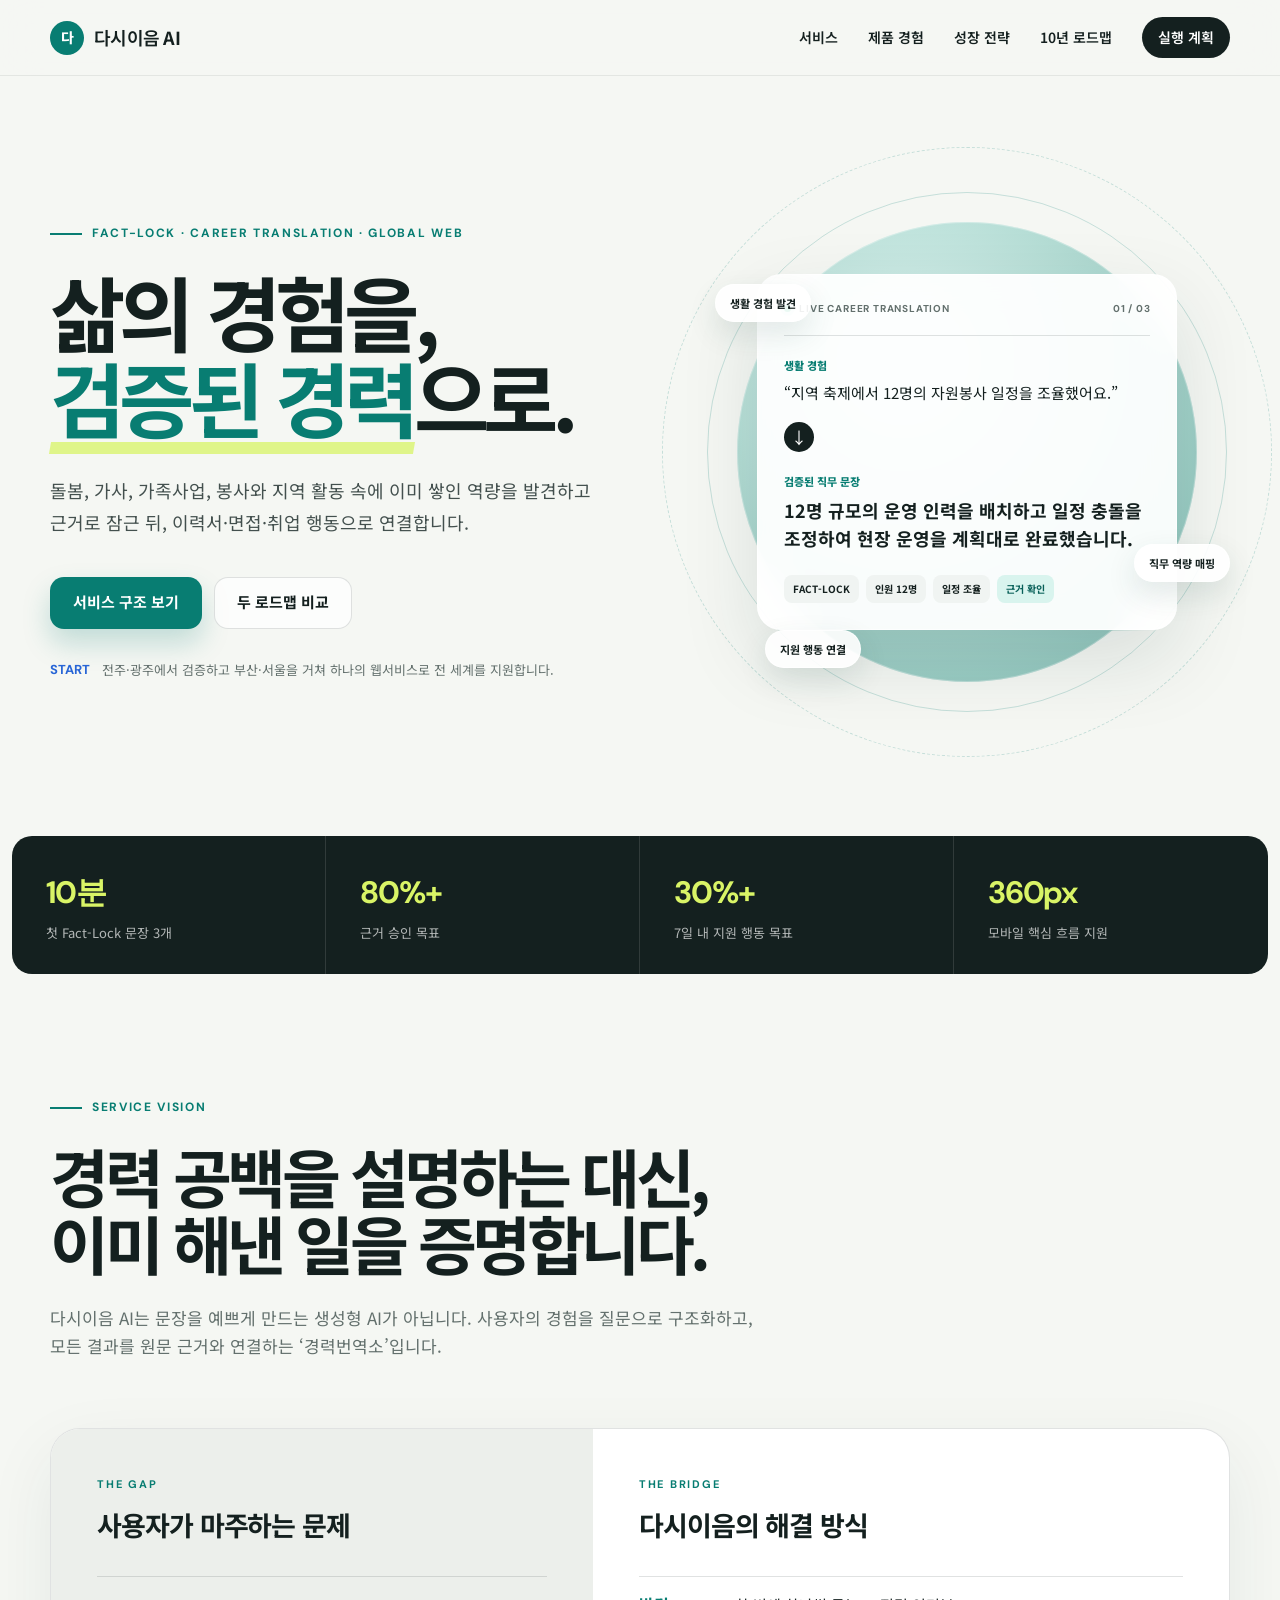
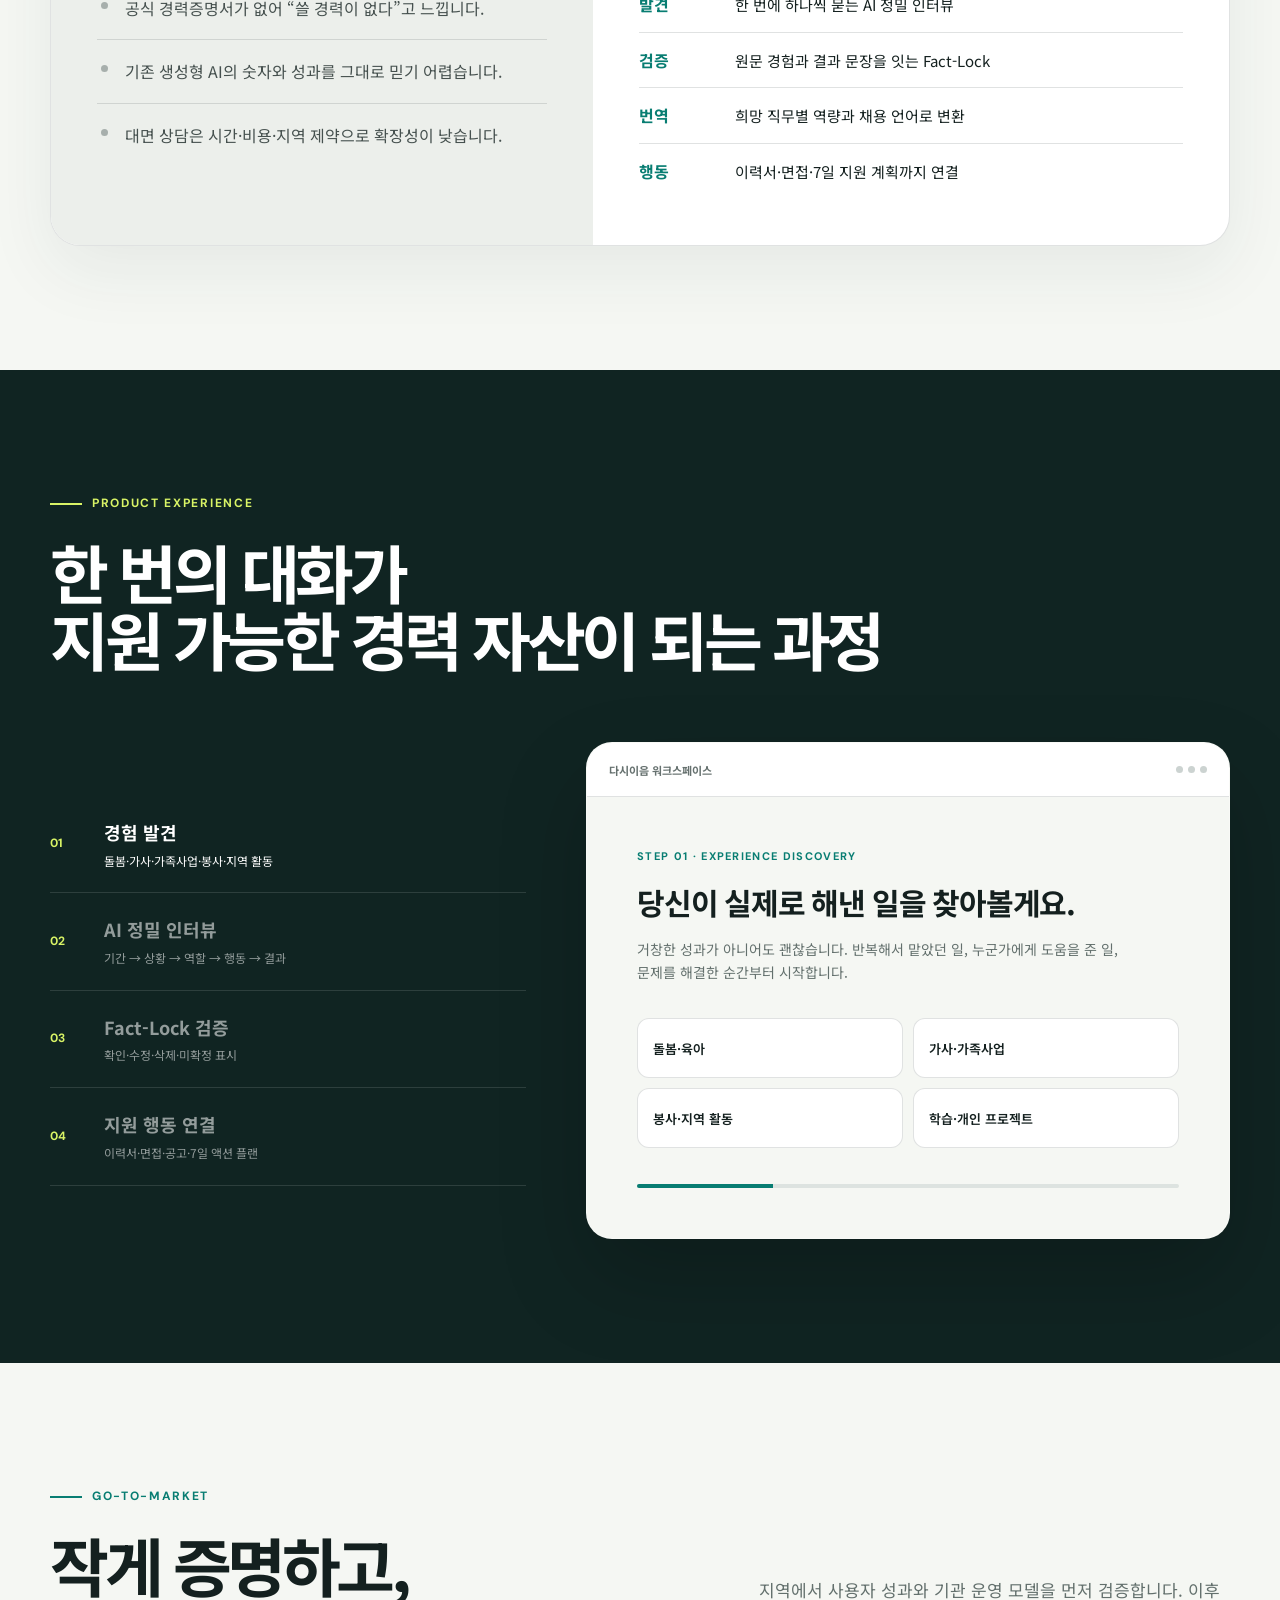
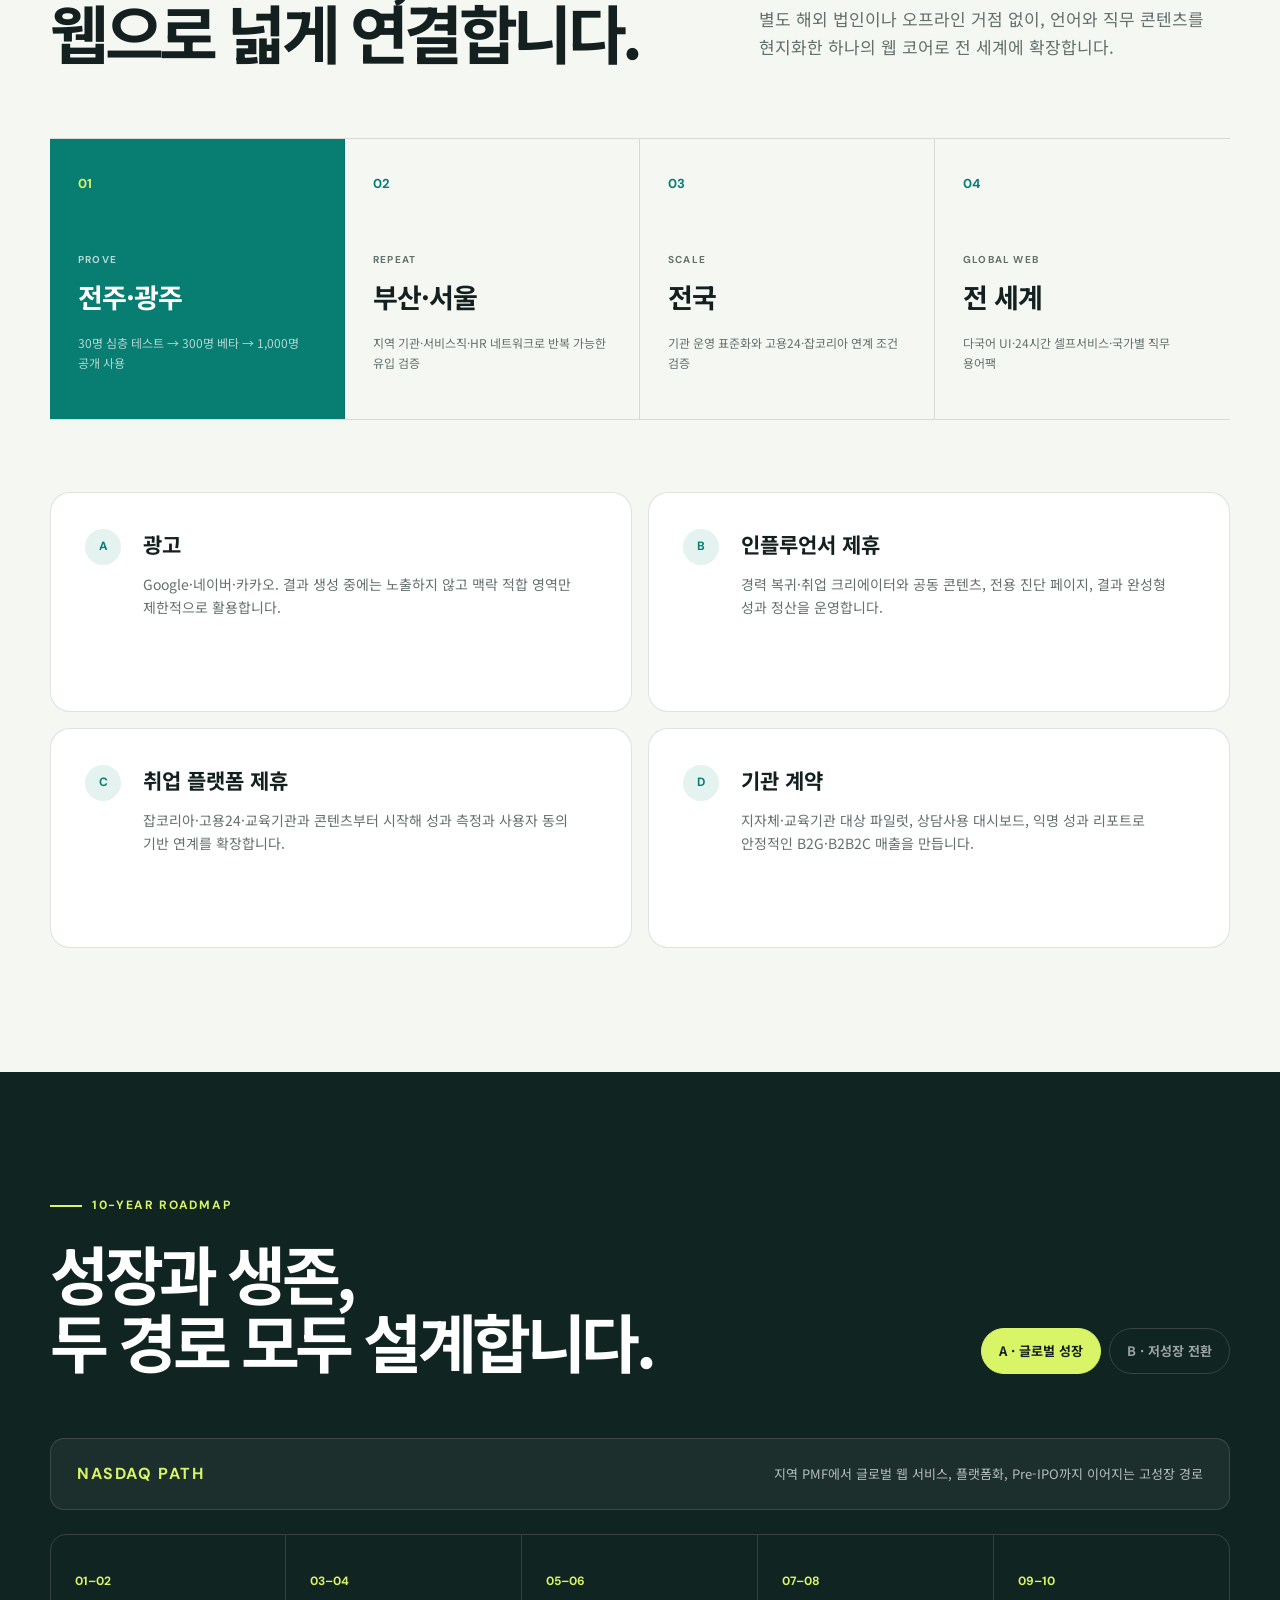
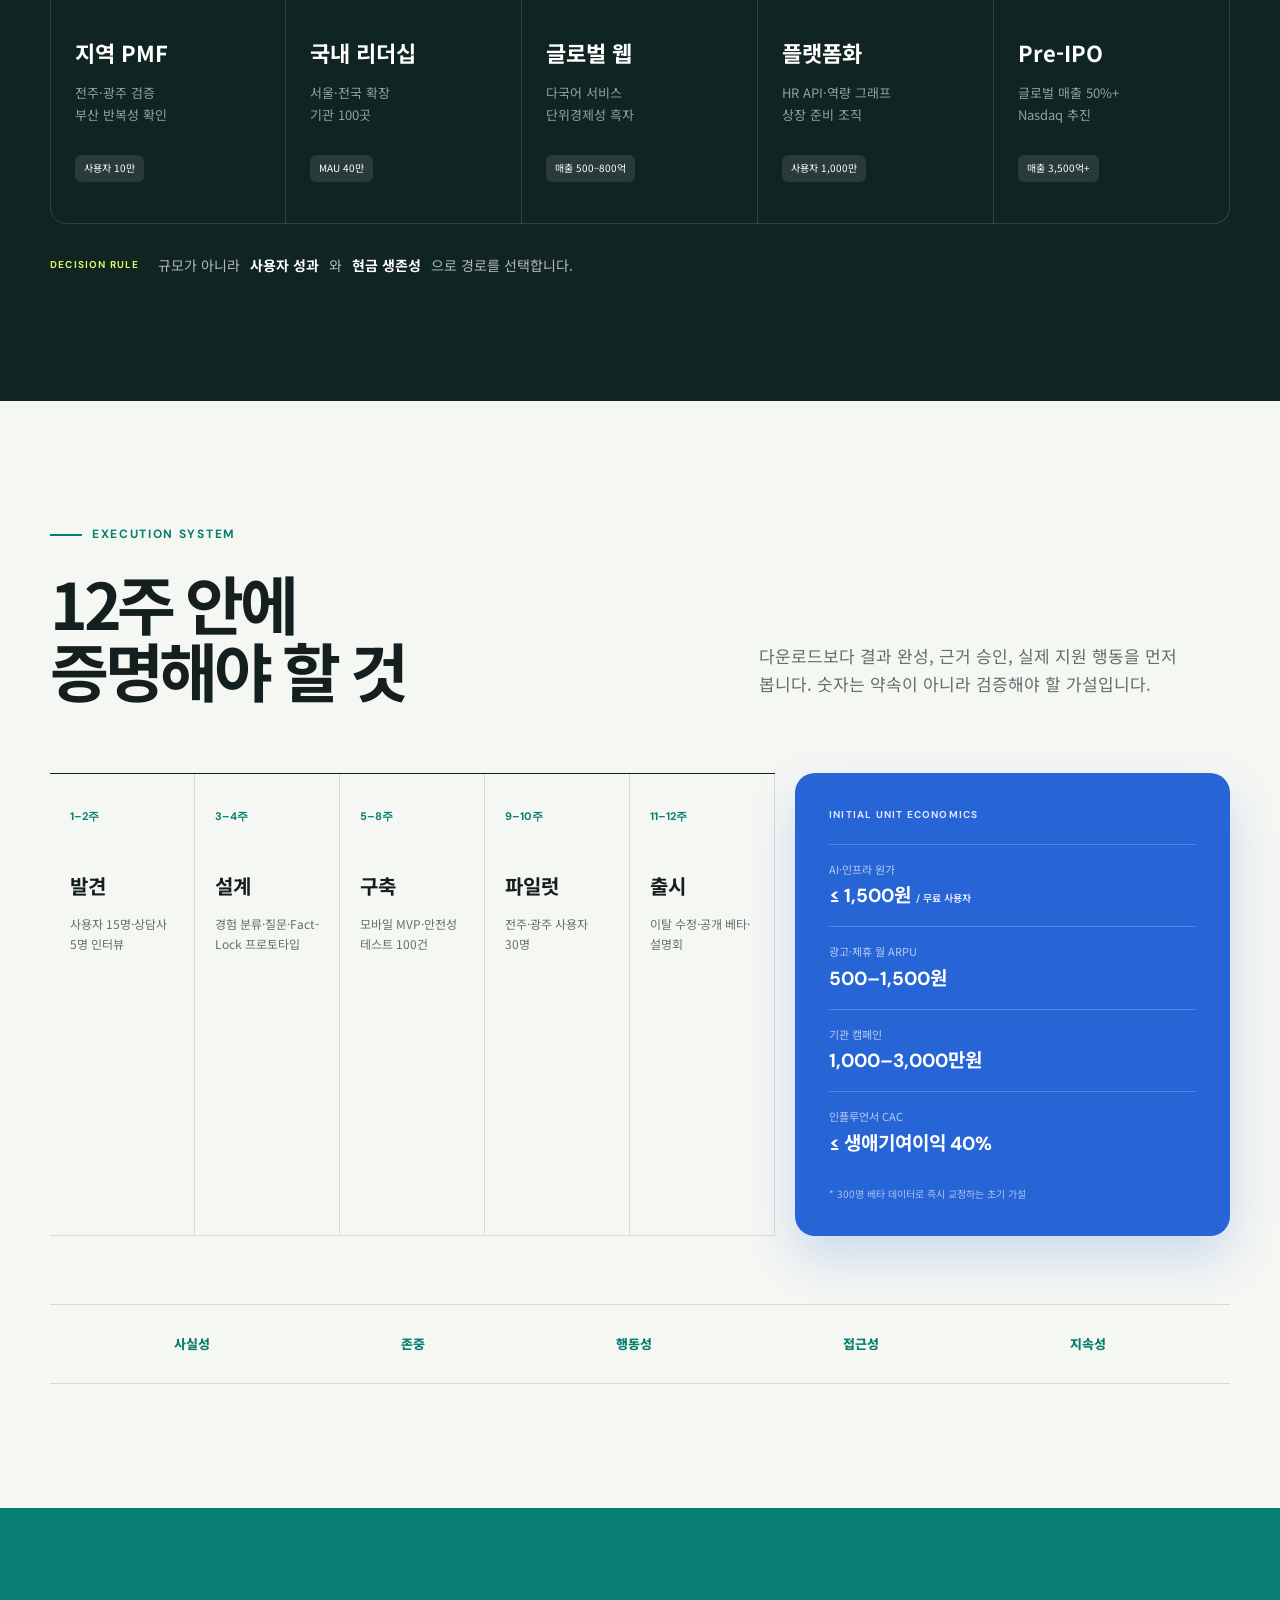
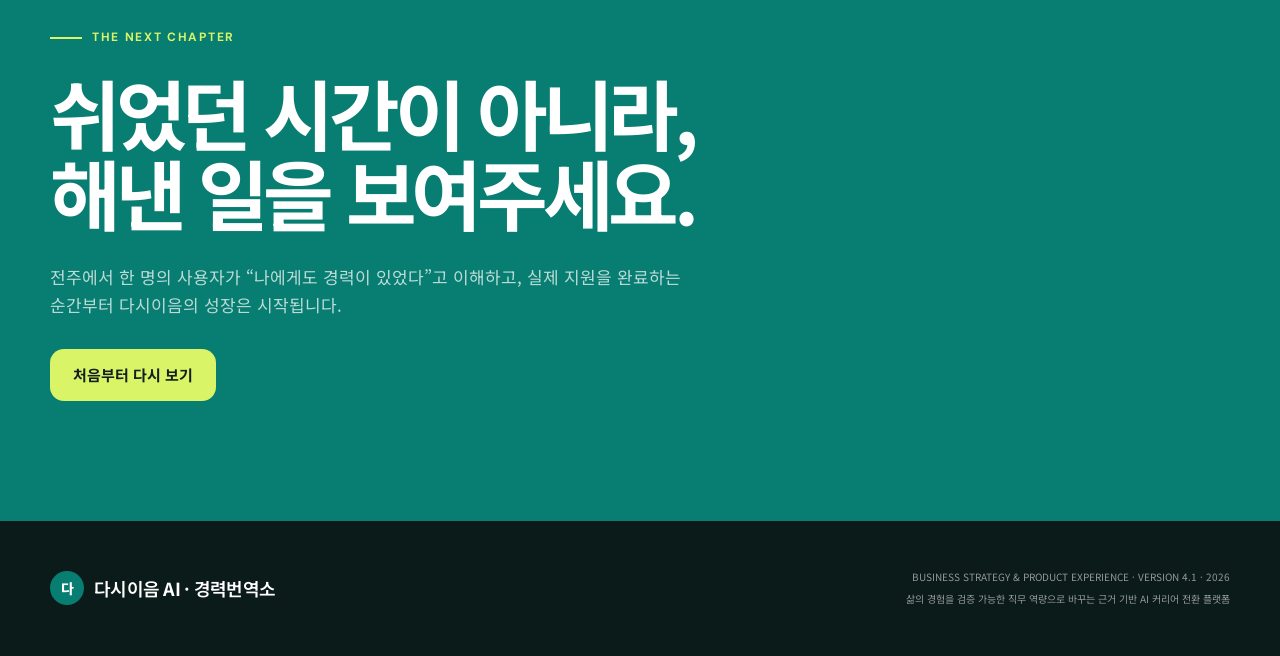
==== index.html @ 9e067da5 "다시이음 AI 전략 웹사이트 배포" ====
<!doctype html>
<html lang="ko">
  <head>
    <meta charset="UTF-8" />
    <meta name="viewport" content="width=device-width, initial-scale=1.0" />
    <meta
      name="description"
      content="다시이음 AI는 돌봄·가사·가족사업·지역사회 활동처럼 공식 경력증명서가 없는 경험을 검증 가능한 직무 역량으로 바꾸는 AI 경력번역 플랫폼입니다."
    />
    <meta name="theme-color" content="#f5f7f3" />
    <title>다시이음 AI · 경력번역소</title>
    <link rel="preconnect" href="https://fonts.googleapis.com" />
    <link rel="preconnect" href="https://fonts.gstatic.com" crossorigin />
    <link
      href="https://fonts.googleapis.com/css2?family=Noto+Sans+KR:wght@400;500;600;700;800;900&family=DM+Sans:wght@500;600;700&display=swap"
      rel="stylesheet"
    />
    <link rel="stylesheet" href="./styles.css" />
    <script src="./script.js" defer></script>
  </head>
  <body>
    <a class="skip-link" href="#main">본문으로 바로가기</a>

    <header class="site-header" id="top">
      <a class="brand" href="#top" aria-label="다시이음 AI 홈">
        <span class="brand-mark" aria-hidden="true">다</span>
        <span>다시이음 <b>AI</b></span>
      </a>
      <button class="menu-toggle" type="button" aria-expanded="false" aria-controls="primary-nav">
        메뉴
      </button>
      <nav id="primary-nav" class="primary-nav" aria-label="주요 메뉴">
        <a href="#service">서비스</a>
        <a href="#experience">제품 경험</a>
        <a href="#growth">성장 전략</a>
        <a href="#roadmap">10년 로드맵</a>
        <a class="nav-cta" href="#launch">실행 계획</a>
      </nav>
    </header>

    <main id="main">
      <section class="hero section-shell" aria-labelledby="hero-title">
        <div class="hero-copy">
          <p class="eyebrow"><span></span> FACT-LOCK · CAREER TRANSLATION · GLOBAL WEB</p>
          <h1 id="hero-title">
            삶의 경험을,<br />
            <em>검증된 경력</em>으로.
          </h1>
          <p class="hero-lead">
            돌봄, 가사, 가족사업, 봉사와 지역 활동 속에 이미 쌓인 역량을 발견하고
            근거로 잠근 뒤, 이력서·면접·취업 행동으로 연결합니다.
          </p>
          <div class="hero-actions">
            <a class="button button-primary" href="#experience">서비스 구조 보기</a>
            <a class="button button-secondary" href="#roadmap">두 로드맵 비교</a>
          </div>
          <div class="hero-note">
            <span>START</span>
            전주·광주에서 검증하고 부산·서울을 거쳐 하나의 웹서비스로 전 세계를 지원합니다.
          </div>
        </div>

        <div class="hero-visual" aria-label="생활 경험이 경력 문장으로 변환되는 예시">
          <div class="orbit orbit-one"></div>
          <div class="orbit orbit-two"></div>
          <article class="translation-card">
            <div class="card-topline">
              <span class="status-dot"></span>
              LIVE CAREER TRANSLATION
              <span>01 / 03</span>
            </div>
            <p class="source-label">생활 경험</p>
            <p class="source-copy">“지역 축제에서 12명의 자원봉사 일정을 조율했어요.”</p>
            <div class="translation-arrow" aria-hidden="true">↓</div>
            <p class="source-label">검증된 직무 문장</p>
            <p class="result-copy">
              12명 규모의 운영 인력을 배치하고 일정 충돌을 조정하여 현장 운영을
              계획대로 완료했습니다.
            </p>
            <div class="fact-row">
              <span>FACT-LOCK</span>
              <span>인원 12명</span>
              <span>일정 조율</span>
              <strong>근거 확인</strong>
            </div>
          </article>
          <div class="floating-chip chip-one">생활 경험 발견</div>
          <div class="floating-chip chip-two">직무 역량 매핑</div>
          <div class="floating-chip chip-three">지원 행동 연결</div>
        </div>
      </section>

      <section class="proof-band" aria-label="출시 핵심 기준">
        <div>
          <strong>10분</strong>
          <span>첫 Fact-Lock 문장 3개</span>
        </div>
        <div>
          <strong>80%+</strong>
          <span>근거 승인 목표</span>
        </div>
        <div>
          <strong>30%+</strong>
          <span>7일 내 지원 행동 목표</span>
        </div>
        <div>
          <strong>360px</strong>
          <span>모바일 핵심 흐름 지원</span>
        </div>
      </section>

      <section class="section-shell section-block" id="service">
        <div class="section-heading">
          <p class="eyebrow"><span></span> SERVICE VISION</p>
          <h2>경력 공백을 설명하는 대신,<br />이미 해낸 일을 증명합니다.</h2>
          <p>
            다시이음 AI는 문장을 예쁘게 만드는 생성형 AI가 아닙니다. 사용자의
            경험을 질문으로 구조화하고, 모든 결과를 원문 근거와 연결하는
            ‘경력번역소’입니다.
          </p>
        </div>

        <div class="problem-solution">
          <article class="problem-panel">
            <p class="panel-kicker">THE GAP</p>
            <h3>사용자가 마주하는 문제</h3>
            <ul>
              <li>공식 경력증명서가 없어 “쓸 경력이 없다”고 느낍니다.</li>
              <li>기존 생성형 AI의 숫자와 성과를 그대로 믿기 어렵습니다.</li>
              <li>대면 상담은 시간·비용·지역 제약으로 확장성이 낮습니다.</li>
            </ul>
          </article>
          <article class="solution-panel">
            <p class="panel-kicker">THE BRIDGE</p>
            <h3>다시이음의 해결 방식</h3>
            <ol>
              <li><b>발견</b><span>한 번에 하나씩 묻는 AI 정밀 인터뷰</span></li>
              <li><b>검증</b><span>원문 경험과 결과 문장을 잇는 Fact-Lock</span></li>
              <li><b>번역</b><span>희망 직무별 역량과 채용 언어로 변환</span></li>
              <li><b>행동</b><span>이력서·면접·7일 지원 계획까지 연결</span></li>
            </ol>
          </article>
        </div>
      </section>

      <section class="experience section-block" id="experience">
        <div class="section-shell">
          <div class="section-heading light-heading">
            <p class="eyebrow"><span></span> PRODUCT EXPERIENCE</p>
            <h2>한 번의 대화가<br />지원 가능한 경력 자산이 되는 과정</h2>
          </div>

          <div class="experience-grid">
            <div class="flow-list" role="list" aria-label="서비스 이용 단계">
              <button class="flow-item active" type="button" data-flow="discover" aria-pressed="true">
                <span>01</span>
                <span><b>경험 발견</b><small>돌봄·가사·가족사업·봉사·지역 활동</small></span>
              </button>
              <button class="flow-item" type="button" data-flow="interview" aria-pressed="false">
                <span>02</span>
                <span><b>AI 정밀 인터뷰</b><small>기간 → 상황 → 역할 → 행동 → 결과</small></span>
              </button>
              <button class="flow-item" type="button" data-flow="factlock" aria-pressed="false">
                <span>03</span>
                <span><b>Fact-Lock 검증</b><small>확인·수정·삭제·미확정 표시</small></span>
              </button>
              <button class="flow-item" type="button" data-flow="action" aria-pressed="false">
                <span>04</span>
                <span><b>지원 행동 연결</b><small>이력서·면접·공고·7일 액션 플랜</small></span>
              </button>
            </div>

            <div class="product-preview" aria-live="polite">
              <div class="preview-toolbar">
                <span>다시이음 워크스페이스</span>
                <div><i></i><i></i><i></i></div>
              </div>
              <div class="preview-body">
                <p class="preview-step">STEP 01 · EXPERIENCE DISCOVERY</p>
                <h3 id="preview-title">당신이 실제로 해낸 일을 찾아볼게요.</h3>
                <p id="preview-copy">
                  거창한 성과가 아니어도 괜찮습니다. 반복해서 맡았던 일, 누군가에게
                  도움을 준 일, 문제를 해결한 순간부터 시작합니다.
                </p>
                <div id="preview-content" class="preview-content">
                  <button type="button">돌봄·육아</button>
                  <button type="button">가사·가족사업</button>
                  <button type="button">봉사·지역 활동</button>
                  <button type="button">학습·개인 프로젝트</button>
                </div>
                <div class="preview-progress"><span></span></div>
              </div>
            </div>
          </div>
        </div>
      </section>

      <section class="section-shell section-block" id="growth">
        <div class="section-heading split-heading">
          <div>
            <p class="eyebrow"><span></span> GO-TO-MARKET</p>
            <h2>작게 증명하고,<br />웹으로 넓게 연결합니다.</h2>
          </div>
          <p>
            지역에서 사용자 성과와 기관 운영 모델을 먼저 검증합니다. 이후 별도
            해외 법인이나 오프라인 거점 없이, 언어와 직무 콘텐츠를 현지화한 하나의
            웹 코어로 전 세계에 확장합니다.
          </p>
        </div>

        <div class="market-track" aria-label="시장 확장 단계">
          <article class="market-stage current">
            <div class="stage-number">01</div>
            <p>PROVE</p>
            <h3>전주·광주</h3>
            <span>30명 심층 테스트 → 300명 베타 → 1,000명 공개 사용</span>
          </article>
          <article class="market-stage">
            <div class="stage-number">02</div>
            <p>REPEAT</p>
            <h3>부산·서울</h3>
            <span>지역 기관·서비스직·HR 네트워크로 반복 가능한 유입 검증</span>
          </article>
          <article class="market-stage">
            <div class="stage-number">03</div>
            <p>SCALE</p>
            <h3>전국</h3>
            <span>기관 운영 표준화와 고용24·잡코리아 연계 조건 검증</span>
          </article>
          <article class="market-stage">
            <div class="stage-number">04</div>
            <p>GLOBAL WEB</p>
            <h3>전 세계</h3>
            <span>다국어 UI·24시간 셀프서비스·국가별 직무 용어팩</span>
          </article>
        </div>

        <div class="revenue-grid">
          <article>
            <span>A</span>
            <h3>광고</h3>
            <p>Google·네이버·카카오. 결과 생성 중에는 노출하지 않고 맥락 적합 영역만 제한적으로 활용합니다.</p>
          </article>
          <article>
            <span>B</span>
            <h3>인플루언서 제휴</h3>
            <p>경력 복귀·취업 크리에이터와 공동 콘텐츠, 전용 진단 페이지, 결과 완성형 성과 정산을 운영합니다.</p>
          </article>
          <article>
            <span>C</span>
            <h3>취업 플랫폼 제휴</h3>
            <p>잡코리아·고용24·교육기관과 콘텐츠부터 시작해 성과 측정과 사용자 동의 기반 연계를 확장합니다.</p>
          </article>
          <article>
            <span>D</span>
            <h3>기관 계약</h3>
            <p>지자체·교육기관 대상 파일럿, 상담사용 대시보드, 익명 성과 리포트로 안정적인 B2G·B2B2C 매출을 만듭니다.</p>
          </article>
        </div>
      </section>

      <section class="roadmap section-block" id="roadmap">
        <div class="section-shell">
          <div class="section-heading light-heading roadmap-heading">
            <div>
              <p class="eyebrow"><span></span> 10-YEAR ROADMAP</p>
              <h2>성장과 생존,<br />두 경로 모두 설계합니다.</h2>
            </div>
            <div class="roadmap-tabs" role="tablist" aria-label="성장 시나리오 선택">
              <button id="tab-a" class="active" type="button" role="tab" aria-selected="true" aria-controls="roadmap-a">
                A · 글로벌 성장
              </button>
              <button id="tab-b" type="button" role="tab" aria-selected="false" aria-controls="roadmap-b">
                B · 저성장 전환
              </button>
            </div>
          </div>

          <div id="roadmap-a" class="roadmap-panel active" role="tabpanel" aria-labelledby="tab-a">
            <div class="roadmap-summary">
              <strong>NASDAQ PATH</strong>
              <p>지역 PMF에서 글로벌 웹 서비스, 플랫폼화, Pre-IPO까지 이어지는 고성장 경로</p>
            </div>
            <div class="timeline">
              <article><b>01–02</b><h3>지역 PMF</h3><p>전주·광주 검증<br />부산 반복성 확인</p><span>사용자 10만</span></article>
              <article><b>03–04</b><h3>국내 리더십</h3><p>서울·전국 확장<br />기관 100곳</p><span>MAU 40만</span></article>
              <article><b>05–06</b><h3>글로벌 웹</h3><p>다국어 서비스<br />단위경제성 흑자</p><span>매출 500–800억</span></article>
              <article><b>07–08</b><h3>플랫폼화</h3><p>HR API·역량 그래프<br />상장 준비 조직</p><span>사용자 1,000만</span></article>
              <article><b>09–10</b><h3>Pre-IPO</h3><p>글로벌 매출 50%+<br />Nasdaq 추진</p><span>매출 3,500억+</span></article>
            </div>
          </div>

          <div id="roadmap-b" class="roadmap-panel" role="tabpanel" aria-labelledby="tab-b" hidden>
            <div class="roadmap-summary">
              <strong>FOCUS PATH</strong>
              <p>3년차 다운로드 1만 미만·연매출 1억 미만일 때, 좁고 수익성 높은 전문기업으로 전환</p>
            </div>
            <div class="timeline">
              <article><b>01–02</b><h3>생존 진단</h3><p>핵심 기능 3개<br />한 지역·한 직무</p><span>월 100명 완성</span></article>
              <article><b>03–04</b><h3>공식 리셋</h3><p>광고 축소<br />기관·특정 직무 피벗</p><span>팀 3–5명</span></article>
              <article><b>05–06</b><h3>작은 흑자</h3><p>기관 20곳<br />지역 통합 모델</p><span>매출 8–12억</span></article>
              <article><b>07–08</b><h3>인접 확장</h3><p>중장년·장기미취업자<br />선택적 전국화</p><span>기관 50곳</span></article>
              <article><b>09–10</b><h3>전문기업</h3><p>제휴·M&amp;A 옵션<br />안정적 흑자</p><span>매출 80–120억</span></article>
            </div>
          </div>

          <p class="decision-rule">
            <span>DECISION RULE</span>
            규모가 아니라 <b>사용자 성과</b>와 <b>현금 생존성</b>으로 경로를 선택합니다.
          </p>
        </div>
      </section>

      <section class="section-shell section-block" id="launch">
        <div class="section-heading split-heading">
          <div>
            <p class="eyebrow"><span></span> EXECUTION SYSTEM</p>
            <h2>12주 안에<br />증명해야 할 것</h2>
          </div>
          <p>
            다운로드보다 결과 완성, 근거 승인, 실제 지원 행동을 먼저 봅니다.
            숫자는 약속이 아니라 검증해야 할 가설입니다.
          </p>
        </div>

        <div class="launch-layout">
          <div class="launch-plan">
            <article><span>1–2주</span><h3>발견</h3><p>사용자 15명·상담사 5명 인터뷰</p></article>
            <article><span>3–4주</span><h3>설계</h3><p>경험 분류·질문·Fact-Lock 프로토타입</p></article>
            <article><span>5–8주</span><h3>구축</h3><p>모바일 MVP·안전성 테스트 100건</p></article>
            <article><span>9–10주</span><h3>파일럿</h3><p>전주·광주 사용자 30명</p></article>
            <article><span>11–12주</span><h3>출시</h3><p>이탈 수정·공개 베타·설명회</p></article>
          </div>

          <aside class="kpi-card">
            <p>INITIAL UNIT ECONOMICS</p>
            <dl>
              <div><dt>AI·인프라 원가</dt><dd>≤ 1,500원<small>/ 무료 사용자</small></dd></div>
              <div><dt>광고·제휴 월 ARPU</dt><dd>500–1,500원</dd></div>
              <div><dt>기관 캠페인</dt><dd>1,000–3,000만원</dd></div>
              <div><dt>인플루언서 CAC</dt><dd>≤ 생애기여이익 40%</dd></div>
            </dl>
            <small>* 300명 베타 데이터로 즉시 교정하는 초기 가설</small>
          </aside>
        </div>

        <div class="principles">
          <span>사실성</span><span>존중</span><span>행동성</span><span>접근성</span><span>지속성</span>
        </div>
      </section>

      <section class="closing">
        <div class="section-shell">
          <p class="eyebrow"><span></span> THE NEXT CHAPTER</p>
          <h2>쉬었던 시간이 아니라,<br />해낸 일을 보여주세요.</h2>
          <p>
            전주에서 한 명의 사용자가 “나에게도 경력이 있었다”고 이해하고,
            실제 지원을 완료하는 순간부터 다시이음의 성장은 시작됩니다.
          </p>
          <a class="button button-light" href="#top">처음부터 다시 보기</a>
        </div>
      </section>
    </main>

    <footer class="site-footer">
      <a class="brand footer-brand" href="#top">
        <span class="brand-mark" aria-hidden="true">다</span>
        <span>다시이음 <b>AI</b> · 경력번역소</span>
      </a>
      <p>BUSINESS STRATEGY &amp; PRODUCT EXPERIENCE · VERSION 4.1 · 2026</p>
      <p>삶의 경험을 검증 가능한 직무 역량으로 바꾸는 근거 기반 AI 커리어 전환 플랫폼</p>
    </footer>
  </body>
</html>
---- styles.css ----
:root {
  --ink: #14201f;
  --muted: #63706d;
  --paper: #f5f7f3;
  --white: #ffffff;
  --teal: #087d72;
  --teal-dark: #075f58;
  --blue: #2765d6;
  --lime: #d9f466;
  --line: rgba(20, 32, 31, 0.13);
  --radius: 24px;
  --shadow: 0 30px 80px rgba(16, 50, 46, 0.12);
}

* {
  box-sizing: border-box;
}

html {
  scroll-behavior: smooth;
}

body {
  margin: 0;
  color: var(--ink);
  background: var(--paper);
  font-family: "Noto Sans KR", sans-serif;
  line-height: 1.65;
  word-break: keep-all;
}

button,
a {
  font: inherit;
}

a {
  color: inherit;
  text-decoration: none;
}

.skip-link {
  position: fixed;
  z-index: 1000;
  top: 10px;
  left: 10px;
  padding: 10px 16px;
  color: var(--white);
  background: var(--ink);
  transform: translateY(-150%);
}

.skip-link:focus {
  transform: translateY(0);
}

.site-header {
  position: sticky;
  z-index: 100;
  top: 0;
  display: flex;
  width: 100%;
  height: 76px;
  align-items: center;
  justify-content: space-between;
  padding: 0 max(24px, calc((100vw - 1180px) / 2));
  border-bottom: 1px solid rgba(20, 32, 31, 0.08);
  background: rgba(245, 247, 243, 0.9);
  backdrop-filter: blur(18px);
}

.brand {
  display: inline-flex;
  align-items: center;
  gap: 10px;
  font-size: 18px;
  font-weight: 600;
  letter-spacing: -0.04em;
}

.brand-mark {
  display: grid;
  width: 34px;
  height: 34px;
  place-items: center;
  color: var(--white);
  border-radius: 50%;
  background: var(--teal);
  font-size: 14px;
  font-weight: 800;
}

.primary-nav {
  display: flex;
  align-items: center;
  gap: 30px;
  font-size: 14px;
  font-weight: 600;
}

.primary-nav a {
  transition: color 0.2s ease;
}

.primary-nav a:hover {
  color: var(--teal);
}

.primary-nav .nav-cta {
  padding: 9px 16px;
  color: var(--white);
  border-radius: 999px;
  background: var(--ink);
}

.menu-toggle {
  display: none;
  border: 0;
  background: transparent;
  cursor: pointer;
}

.section-shell {
  width: min(1180px, calc(100% - 48px));
  margin: 0 auto;
}

.section-block {
  padding-top: 124px;
  padding-bottom: 124px;
}

.eyebrow {
  display: flex;
  align-items: center;
  gap: 10px;
  margin: 0 0 24px;
  color: var(--teal);
  font-family: "DM Sans", sans-serif;
  font-size: 12px;
  font-weight: 700;
  letter-spacing: 0.14em;
}

.eyebrow span {
  width: 32px;
  height: 2px;
  background: currentColor;
}

.hero {
  display: grid;
  min-height: 760px;
  align-items: center;
  grid-template-columns: 1.05fr 0.95fr;
  gap: 74px;
  padding-top: 88px;
  padding-bottom: 96px;
}

.hero h1,
.section-heading h2,
.closing h2 {
  margin: 0;
  font-size: clamp(48px, 6.4vw, 84px);
  line-height: 1.05;
  letter-spacing: -0.07em;
}

.hero h1 em {
  position: relative;
  color: var(--teal);
  font-style: normal;
}

.hero h1 em::after {
  position: absolute;
  right: 0;
  bottom: 2px;
  left: 0;
  height: 12px;
  content: "";
  background: var(--lime);
  opacity: 0.75;
  transform: skewX(-10deg);
  z-index: -1;
}

.hero-lead {
  max-width: 630px;
  margin: 34px 0 0;
  color: #43504e;
  font-size: 18px;
  line-height: 1.8;
}

.hero-actions {
  display: flex;
  gap: 12px;
  margin-top: 38px;
}

.button {
  display: inline-flex;
  min-height: 52px;
  align-items: center;
  justify-content: center;
  padding: 0 22px;
  border: 1px solid transparent;
  border-radius: 14px;
  font-size: 15px;
  font-weight: 700;
  transition: transform 0.2s ease, box-shadow 0.2s ease;
}

.button:hover {
  transform: translateY(-2px);
}

.button-primary {
  color: var(--white);
  background: var(--teal);
  box-shadow: 0 14px 28px rgba(8, 125, 114, 0.22);
}

.button-secondary {
  border-color: var(--line);
  background: rgba(255, 255, 255, 0.7);
}

.hero-note {
  display: flex;
  max-width: 630px;
  gap: 12px;
  margin-top: 30px;
  color: var(--muted);
  font-size: 13px;
}

.hero-note span {
  color: var(--blue);
  font-family: "DM Sans", sans-serif;
  font-weight: 700;
}

.hero-visual {
  position: relative;
  display: grid;
  min-height: 560px;
  place-items: center;
}

.hero-visual::before {
  position: absolute;
  width: 460px;
  height: 460px;
  content: "";
  border-radius: 50%;
  background: radial-gradient(circle at 36% 30%, #dbf3ef 0, #b5ddd5 42%, #84bdb4 100%);
  box-shadow: inset 0 0 0 1px rgba(255, 255, 255, 0.3);
}

.orbit {
  position: absolute;
  border: 1px solid rgba(8, 125, 114, 0.2);
  border-radius: 50%;
}

.orbit-one {
  width: 520px;
  height: 520px;
}

.orbit-two {
  width: 610px;
  height: 610px;
  border-style: dashed;
}

.translation-card {
  position: relative;
  z-index: 2;
  width: min(420px, 88%);
  padding: 26px;
  border: 1px solid rgba(255, 255, 255, 0.7);
  border-radius: var(--radius);
  background: rgba(255, 255, 255, 0.93);
  box-shadow: var(--shadow);
  backdrop-filter: blur(15px);
}

.card-topline {
  display: flex;
  align-items: center;
  gap: 8px;
  padding-bottom: 18px;
  border-bottom: 1px solid var(--line);
  color: var(--muted);
  font-family: "DM Sans", sans-serif;
  font-size: 10px;
  font-weight: 700;
  letter-spacing: 0.08em;
}

.card-topline span:last-child {
  margin-left: auto;
}

.status-dot {
  width: 7px;
  height: 7px;
  border-radius: 50%;
  background: #31bf89;
  box-shadow: 0 0 0 4px rgba(49, 191, 137, 0.13);
}

.source-label {
  margin: 20px 0 7px;
  color: var(--teal);
  font-size: 11px;
  font-weight: 800;
}

.source-copy {
  margin: 0;
  font-size: 15px;
}

.translation-arrow {
  display: grid;
  width: 30px;
  height: 30px;
  margin: 16px 0 0;
  place-items: center;
  color: var(--white);
  border-radius: 50%;
  background: var(--ink);
}

.result-copy {
  margin: 0;
  font-size: 18px;
  font-weight: 700;
  line-height: 1.55;
}

.fact-row {
  display: flex;
  flex-wrap: wrap;
  gap: 7px;
  margin-top: 22px;
}

.fact-row span,
.fact-row strong {
  padding: 6px 9px;
  border-radius: 8px;
  background: #f0f4f2;
  font-size: 10px;
  font-weight: 700;
}

.fact-row strong {
  color: var(--teal-dark);
  background: #d9f4ee;
}

.floating-chip {
  position: absolute;
  z-index: 3;
  padding: 9px 14px;
  border: 1px solid rgba(255, 255, 255, 0.8);
  border-radius: 999px;
  background: rgba(255, 255, 255, 0.9);
  box-shadow: 0 12px 30px rgba(25, 73, 68, 0.12);
  font-size: 11px;
  font-weight: 700;
}

.chip-one {
  top: 112px;
  left: 10px;
}

.chip-two {
  right: 0;
  bottom: 150px;
}

.chip-three {
  bottom: 64px;
  left: 60px;
}

.proof-band {
  display: grid;
  width: min(1320px, calc(100% - 24px));
  margin: 0 auto;
  grid-template-columns: repeat(4, 1fr);
  color: var(--white);
  border-radius: 20px;
  background: var(--ink);
  overflow: hidden;
}

.proof-band div {
  display: flex;
  min-height: 138px;
  flex-direction: column;
  justify-content: center;
  padding: 26px 34px;
  border-right: 1px solid rgba(255, 255, 255, 0.12);
}

.proof-band div:last-child {
  border-right: 0;
}

.proof-band strong {
  color: var(--lime);
  font-family: "DM Sans", sans-serif;
  font-size: 31px;
  letter-spacing: -0.04em;
}

.proof-band span {
  margin-top: 4px;
  color: rgba(255, 255, 255, 0.68);
  font-size: 13px;
}

.section-heading {
  max-width: 860px;
}

.section-heading h2 {
  font-size: clamp(38px, 5vw, 64px);
}

.section-heading > p:last-child {
  max-width: 720px;
  margin: 28px 0 0;
  color: var(--muted);
  font-size: 17px;
}

.problem-solution {
  display: grid;
  margin-top: 68px;
  grid-template-columns: 0.92fr 1.08fr;
  border: 1px solid var(--line);
  border-radius: 30px;
  background: var(--white);
  box-shadow: 0 24px 70px rgba(29, 53, 50, 0.07);
  overflow: hidden;
}

.problem-panel,
.solution-panel {
  padding: 46px;
}

.problem-panel {
  background: #ecefeb;
}

.panel-kicker {
  margin: 0;
  color: var(--teal);
  font-family: "DM Sans", sans-serif;
  font-size: 11px;
  font-weight: 700;
  letter-spacing: 0.16em;
}

.problem-solution h3 {
  margin: 10px 0 28px;
  font-size: 27px;
  letter-spacing: -0.04em;
}

.problem-panel ul {
  margin: 0;
  padding: 0;
  list-style: none;
}

.problem-panel li {
  position: relative;
  padding: 18px 0 18px 28px;
  border-top: 1px solid var(--line);
  color: #46514f;
}

.problem-panel li::before {
  position: absolute;
  top: 25px;
  left: 4px;
  width: 7px;
  height: 7px;
  content: "";
  border-radius: 50%;
  background: #a7afac;
}

.solution-panel ol {
  margin: 0;
  padding: 0;
  list-style: none;
}

.solution-panel li {
  display: grid;
  align-items: baseline;
  padding: 14px 0;
  border-top: 1px solid var(--line);
  grid-template-columns: 96px 1fr;
}

.solution-panel b {
  color: var(--teal);
}

.solution-panel span {
  font-size: 15px;
}

.experience,
.roadmap {
  color: var(--white);
  background: #102422;
}

.light-heading .eyebrow {
  color: var(--lime);
}

.light-heading h2 {
  color: var(--white);
}

.experience-grid {
  display: grid;
  align-items: center;
  margin-top: 70px;
  grid-template-columns: 0.85fr 1.15fr;
  gap: 60px;
}

.flow-list {
  display: flex;
  flex-direction: column;
}

.flow-item {
  display: grid;
  align-items: center;
  padding: 22px 0;
  color: rgba(255, 255, 255, 0.55);
  border: 0;
  border-bottom: 1px solid rgba(255, 255, 255, 0.12);
  background: transparent;
  text-align: left;
  cursor: pointer;
  grid-template-columns: 54px 1fr;
}

.flow-item > span:first-child {
  color: var(--lime);
  font-family: "DM Sans", sans-serif;
  font-size: 12px;
  font-weight: 700;
}

.flow-item b,
.flow-item small {
  display: block;
}

.flow-item b {
  margin-bottom: 3px;
  color: inherit;
  font-size: 18px;
}

.flow-item small {
  font-size: 12px;
}

.flow-item.active {
  color: var(--white);
}

.product-preview {
  color: var(--ink);
  border: 1px solid rgba(255, 255, 255, 0.24);
  border-radius: 26px;
  background: var(--paper);
  box-shadow: 0 40px 90px rgba(0, 0, 0, 0.2);
  overflow: hidden;
}

.preview-toolbar {
  display: flex;
  height: 54px;
  align-items: center;
  justify-content: space-between;
  padding: 0 22px;
  color: #66716f;
  border-bottom: 1px solid var(--line);
  background: var(--white);
  font-size: 11px;
  font-weight: 700;
}

.preview-toolbar div {
  display: flex;
  gap: 5px;
}

.preview-toolbar i {
  width: 7px;
  height: 7px;
  border-radius: 50%;
  background: #ccd3d1;
}

.preview-body {
  min-height: 410px;
  padding: 50px;
}

.preview-step {
  margin: 0 0 18px;
  color: var(--teal);
  font-family: "DM Sans", sans-serif;
  font-size: 11px;
  font-weight: 700;
  letter-spacing: 0.12em;
}

.preview-body h3 {
  max-width: 500px;
  margin: 0;
  font-size: 30px;
  line-height: 1.3;
  letter-spacing: -0.04em;
}

.preview-body > p:not(.preview-step) {
  max-width: 520px;
  margin: 16px 0 0;
  color: var(--muted);
  font-size: 14px;
}

.preview-content {
  display: grid;
  margin-top: 34px;
  grid-template-columns: 1fr 1fr;
  gap: 10px;
}

.preview-content button,
.preview-content .answer-card {
  min-height: 60px;
  padding: 15px;
  color: var(--ink);
  border: 1px solid var(--line);
  border-radius: 12px;
  background: var(--white);
  font-size: 13px;
  font-weight: 600;
  text-align: left;
}

.preview-content .answer-card {
  grid-column: 1 / -1;
}

.preview-content .answer-card b,
.preview-content .answer-card span {
  display: block;
}

.preview-content .answer-card span {
  margin-top: 4px;
  color: var(--muted);
  font-size: 12px;
}

.preview-progress {
  width: 100%;
  height: 4px;
  margin-top: 36px;
  border-radius: 99px;
  background: #dde3e0;
  overflow: hidden;
}

.preview-progress span {
  display: block;
  width: 25%;
  height: 100%;
  background: var(--teal);
  transition: width 0.25s ease;
}

.split-heading {
  display: grid;
  max-width: none;
  align-items: end;
  grid-template-columns: 1fr 0.75fr;
  gap: 80px;
}

.split-heading > p:last-child {
  margin: 0 0 5px;
}

.market-track {
  display: grid;
  margin-top: 72px;
  grid-template-columns: repeat(4, 1fr);
  border-top: 1px solid var(--line);
  border-bottom: 1px solid var(--line);
}

.market-stage {
  position: relative;
  min-height: 280px;
  padding: 34px 28px;
  border-right: 1px solid var(--line);
}

.market-stage:last-child {
  border-right: 0;
}

.market-stage.current {
  color: var(--white);
  background: var(--teal);
}

.stage-number {
  color: var(--teal);
  font-family: "DM Sans", sans-serif;
  font-size: 13px;
  font-weight: 700;
}

.current .stage-number {
  color: var(--lime);
}

.market-stage > p {
  margin: 58px 0 6px;
  color: var(--muted);
  font-family: "DM Sans", sans-serif;
  font-size: 10px;
  font-weight: 700;
  letter-spacing: 0.12em;
}

.market-stage.current > p,
.market-stage.current span {
  color: rgba(255, 255, 255, 0.7);
}

.market-stage h3 {
  margin: 0;
  font-size: 27px;
  letter-spacing: -0.04em;
}

.market-stage span {
  display: block;
  margin-top: 14px;
  color: var(--muted);
  font-size: 12px;
}

.revenue-grid {
  display: grid;
  margin-top: 72px;
  grid-template-columns: repeat(2, 1fr);
  gap: 16px;
}

.revenue-grid article {
  position: relative;
  min-height: 220px;
  padding: 34px 36px 30px 92px;
  border: 1px solid var(--line);
  border-radius: 20px;
  background: var(--white);
}

.revenue-grid article > span {
  position: absolute;
  top: 36px;
  left: 34px;
  display: grid;
  width: 36px;
  height: 36px;
  place-items: center;
  color: var(--teal);
  border-radius: 50%;
  background: #e4f3f0;
  font-family: "DM Sans", sans-serif;
  font-size: 12px;
  font-weight: 700;
}

.revenue-grid h3 {
  margin: 0 0 12px;
  font-size: 21px;
}

.revenue-grid p {
  margin: 0;
  color: var(--muted);
  font-size: 14px;
}

.roadmap-heading {
  display: flex;
  max-width: none;
  align-items: end;
  justify-content: space-between;
}

.roadmap-tabs {
  display: flex;
  gap: 8px;
}

.roadmap-tabs button {
  padding: 11px 17px;
  color: rgba(255, 255, 255, 0.58);
  border: 1px solid rgba(255, 255, 255, 0.15);
  border-radius: 999px;
  background: transparent;
  font-size: 13px;
  font-weight: 700;
  cursor: pointer;
}

.roadmap-tabs button.active {
  color: var(--ink);
  border-color: var(--lime);
  background: var(--lime);
}

.roadmap-panel {
  margin-top: 64px;
}

.roadmap-summary {
  display: flex;
  align-items: center;
  justify-content: space-between;
  gap: 30px;
  padding: 22px 26px;
  border: 1px solid rgba(255, 255, 255, 0.13);
  border-radius: 14px;
  background: rgba(255, 255, 255, 0.05);
}

.roadmap-summary strong {
  color: var(--lime);
  font-family: "DM Sans", sans-serif;
  letter-spacing: 0.1em;
}

.roadmap-summary p {
  margin: 0;
  color: rgba(255, 255, 255, 0.68);
  font-size: 13px;
  text-align: right;
}

.timeline {
  display: grid;
  margin-top: 24px;
  grid-template-columns: repeat(5, 1fr);
}

.timeline article {
  min-height: 290px;
  padding: 30px 24px;
  border-top: 1px solid rgba(255, 255, 255, 0.14);
  border-right: 1px solid rgba(255, 255, 255, 0.14);
  border-bottom: 1px solid rgba(255, 255, 255, 0.14);
}

.timeline article:first-child {
  border-left: 1px solid rgba(255, 255, 255, 0.14);
  border-radius: 16px 0 0 16px;
}

.timeline article:last-child {
  border-radius: 0 16px 16px 0;
}

.timeline article:hover {
  background: rgba(255, 255, 255, 0.05);
}

.timeline b {
  color: var(--lime);
  font-family: "DM Sans", sans-serif;
  font-size: 12px;
}

.timeline h3 {
  margin: 42px 0 12px;
  font-size: 22px;
}

.timeline p {
  margin: 0;
  color: rgba(255, 255, 255, 0.56);
  font-size: 13px;
}

.timeline span {
  display: inline-block;
  margin-top: 30px;
  padding: 5px 9px;
  color: var(--white);
  border-radius: 6px;
  background: rgba(255, 255, 255, 0.1);
  font-size: 10px;
}

.decision-rule {
  display: flex;
  align-items: center;
  gap: 10px;
  margin: 30px 0 0;
  color: rgba(255, 255, 255, 0.68);
  font-size: 14px;
}

.decision-rule span {
  margin-right: 8px;
  color: var(--lime);
  font-family: "DM Sans", sans-serif;
  font-size: 10px;
  font-weight: 700;
  letter-spacing: 0.12em;
}

.decision-rule b {
  color: var(--white);
}

.launch-layout {
  display: grid;
  margin-top: 70px;
  grid-template-columns: 1.25fr 0.75fr;
  gap: 20px;
}

.launch-plan {
  display: grid;
  border-top: 1px solid var(--ink);
  grid-template-columns: repeat(5, 1fr);
}

.launch-plan article {
  min-height: 238px;
  padding: 26px 20px;
  border-right: 1px solid var(--line);
  border-bottom: 1px solid var(--line);
}

.launch-plan span {
  color: var(--teal);
  font-family: "DM Sans", sans-serif;
  font-size: 11px;
  font-weight: 700;
}

.launch-plan h3 {
  margin: 42px 0 12px;
  font-size: 20px;
}

.launch-plan p {
  margin: 0;
  color: var(--muted);
  font-size: 12px;
}

.kpi-card {
  padding: 34px;
  color: var(--white);
  border-radius: 20px;
  background: var(--blue);
  box-shadow: 0 22px 50px rgba(39, 101, 214, 0.2);
}

.kpi-card > p {
  margin: 0 0 20px;
  color: #dbe6ff;
  font-family: "DM Sans", sans-serif;
  font-size: 10px;
  font-weight: 700;
  letter-spacing: 0.12em;
}

.kpi-card dl {
  margin: 0;
}

.kpi-card dl > div {
  padding: 15px 0;
  border-top: 1px solid rgba(255, 255, 255, 0.2);
}

.kpi-card dt {
  color: rgba(255, 255, 255, 0.66);
  font-size: 11px;
}

.kpi-card dd {
  margin: 2px 0 0;
  font-family: "DM Sans", "Noto Sans KR", sans-serif;
  font-size: 19px;
  font-weight: 700;
}

.kpi-card dd small {
  margin-left: 5px;
  font-size: 10px;
  font-weight: 500;
}

.kpi-card > small {
  display: block;
  margin-top: 12px;
  color: rgba(255, 255, 255, 0.6);
  font-size: 10px;
}

.principles {
  display: flex;
  justify-content: space-around;
  margin-top: 68px;
  padding: 28px;
  border-top: 1px solid var(--line);
  border-bottom: 1px solid var(--line);
  color: var(--teal);
  font-size: 13px;
  font-weight: 800;
}

.closing {
  padding: 120px 0;
  color: var(--white);
  background: var(--teal);
}

.closing .eyebrow {
  color: var(--lime);
}

.closing h2 {
  font-size: clamp(46px, 6vw, 78px);
}

.closing p:not(.eyebrow) {
  max-width: 660px;
  margin: 30px 0;
  color: rgba(255, 255, 255, 0.72);
  font-size: 17px;
}

.button-light {
  color: var(--ink);
  background: var(--lime);
}

.site-footer {
  display: grid;
  padding: 48px max(24px, calc((100vw - 1180px) / 2));
  align-items: center;
  grid-template-columns: 1fr auto;
  gap: 6px 24px;
  background: #0b1b19;
  color: rgba(255, 255, 255, 0.55);
}

.footer-brand {
  color: var(--white);
  grid-row: 1 / 3;
}

.site-footer p {
  margin: 0;
  font-size: 10px;
  text-align: right;
}

@media (max-width: 980px) {
  .primary-nav {
    position: absolute;
    top: 76px;
    right: 18px;
    display: none;
    width: 230px;
    flex-direction: column;
    align-items: stretch;
    gap: 0;
    padding: 12px;
    border: 1px solid var(--line);
    border-radius: 16px;
    background: var(--white);
    box-shadow: var(--shadow);
  }

  .primary-nav.open {
    display: flex;
  }

  .primary-nav a {
    padding: 12px;
  }

  .menu-toggle {
    display: block;
  }

  .hero {
    grid-template-columns: 1fr;
    gap: 30px;
  }

  .hero-copy {
    padding-top: 40px;
  }

  .hero-visual {
    min-height: 590px;
  }

  .proof-band {
    grid-template-columns: repeat(2, 1fr);
  }

  .proof-band div:nth-child(2) {
    border-right: 0;
  }

  .proof-band div:nth-child(-n + 2) {
    border-bottom: 1px solid rgba(255, 255, 255, 0.12);
  }

  .problem-solution,
  .experience-grid,
  .split-heading,
  .launch-layout {
    grid-template-columns: 1fr;
  }

  .market-track,
  .timeline {
    grid-template-columns: repeat(2, 1fr);
  }

  .market-stage:nth-child(2) {
    border-right: 0;
  }

  .timeline article,
  .timeline article:first-child,
  .timeline article:last-child {
    border: 1px solid rgba(255, 255, 255, 0.14);
    border-radius: 0;
  }

  .launch-plan {
    grid-template-columns: repeat(3, 1fr);
  }
}

@media (max-width: 640px) {
  body {
    word-break: normal;
  }

  .section-shell {
    width: min(100% - 32px, 1180px);
  }

  .site-header {
    height: 66px;
    padding: 0 18px;
  }

  .primary-nav {
    top: 66px;
  }

  .section-block {
    padding-top: 84px;
    padding-bottom: 84px;
  }

  .hero {
    min-height: auto;
    padding-top: 46px;
    padding-bottom: 64px;
  }

  .hero h1 {
    font-size: 49px;
  }

  .hero-lead {
    font-size: 16px;
  }

  .hero-actions {
    flex-direction: column;
  }

  .hero-visual {
    min-height: 500px;
  }

  .hero-visual::before {
    width: 340px;
    height: 340px;
  }

  .orbit-one {
    width: 390px;
    height: 390px;
  }

  .orbit-two {
    width: 440px;
    height: 440px;
  }

  .translation-card {
    padding: 20px;
  }

  .chip-one {
    top: 60px;
  }

  .chip-two {
    right: 0;
    bottom: 90px;
  }

  .chip-three {
    bottom: 30px;
    left: 20px;
  }

  .proof-band {
    width: calc(100% - 20px);
    grid-template-columns: 1fr 1fr;
  }

  .proof-band div {
    min-height: 120px;
    padding: 20px;
  }

  .proof-band strong {
    font-size: 25px;
  }

  .section-heading h2,
  .closing h2 {
    font-size: 40px;
  }

  .problem-panel,
  .solution-panel,
  .preview-body {
    padding: 28px 22px;
  }

  .solution-panel li {
    grid-template-columns: 74px 1fr;
  }

  .experience-grid {
    gap: 42px;
  }

  .preview-body {
    min-height: 420px;
  }

  .preview-body h3 {
    font-size: 25px;
  }

  .preview-content {
    grid-template-columns: 1fr;
  }

  .preview-content .answer-card {
    grid-column: auto;
  }

  .market-track,
  .revenue-grid,
  .timeline,
  .launch-plan {
    grid-template-columns: 1fr;
  }

  .market-stage,
  .market-stage:nth-child(2) {
    min-height: 230px;
    border-right: 0;
    border-bottom: 1px solid var(--line);
  }

  .market-stage > p {
    margin-top: 34px;
  }

  .revenue-grid article {
    padding-left: 80px;
  }

  .roadmap-heading {
    align-items: flex-start;
    flex-direction: column;
    gap: 28px;
  }

  .roadmap-tabs {
    width: 100%;
  }

  .roadmap-tabs button {
    flex: 1;
  }

  .roadmap-summary {
    align-items: flex-start;
    flex-direction: column;
  }

  .roadmap-summary p {
    text-align: left;
  }

  .timeline article {
    min-height: 230px;
  }

  .timeline h3 {
    margin-top: 24px;
  }

  .decision-rule {
    display: block;
  }

  .decision-rule span {
    display: block;
    margin-bottom: 8px;
  }

  .principles {
    flex-wrap: wrap;
    gap: 18px 28px;
  }

  .site-footer {
    grid-template-columns: 1fr;
  }

  .footer-brand {
    margin-bottom: 16px;
    grid-row: auto;
  }

  .site-footer p {
    text-align: left;
  }
}

@media (prefers-reduced-motion: reduce) {
  html {
    scroll-behavior: auto;
  }

  *,
  *::before,
  *::after {
    transition-duration: 0.01ms !important;
  }
}
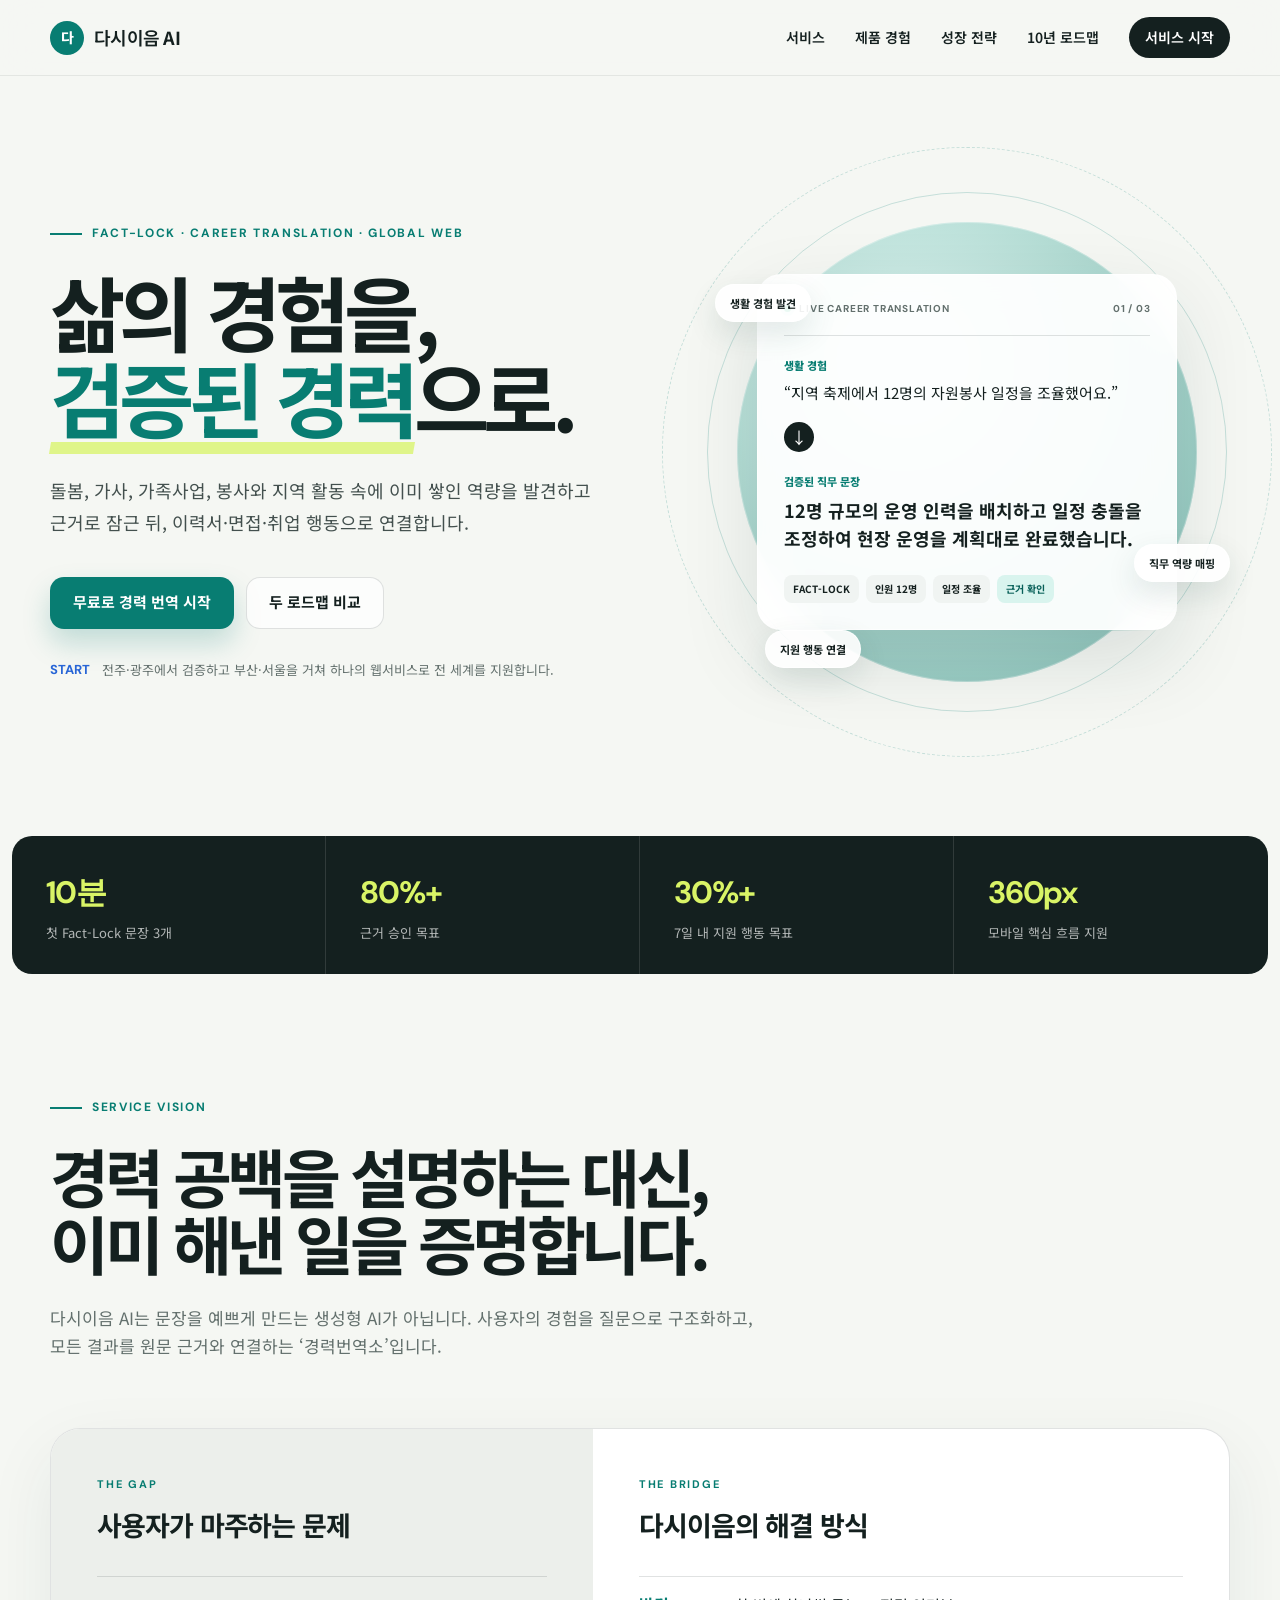
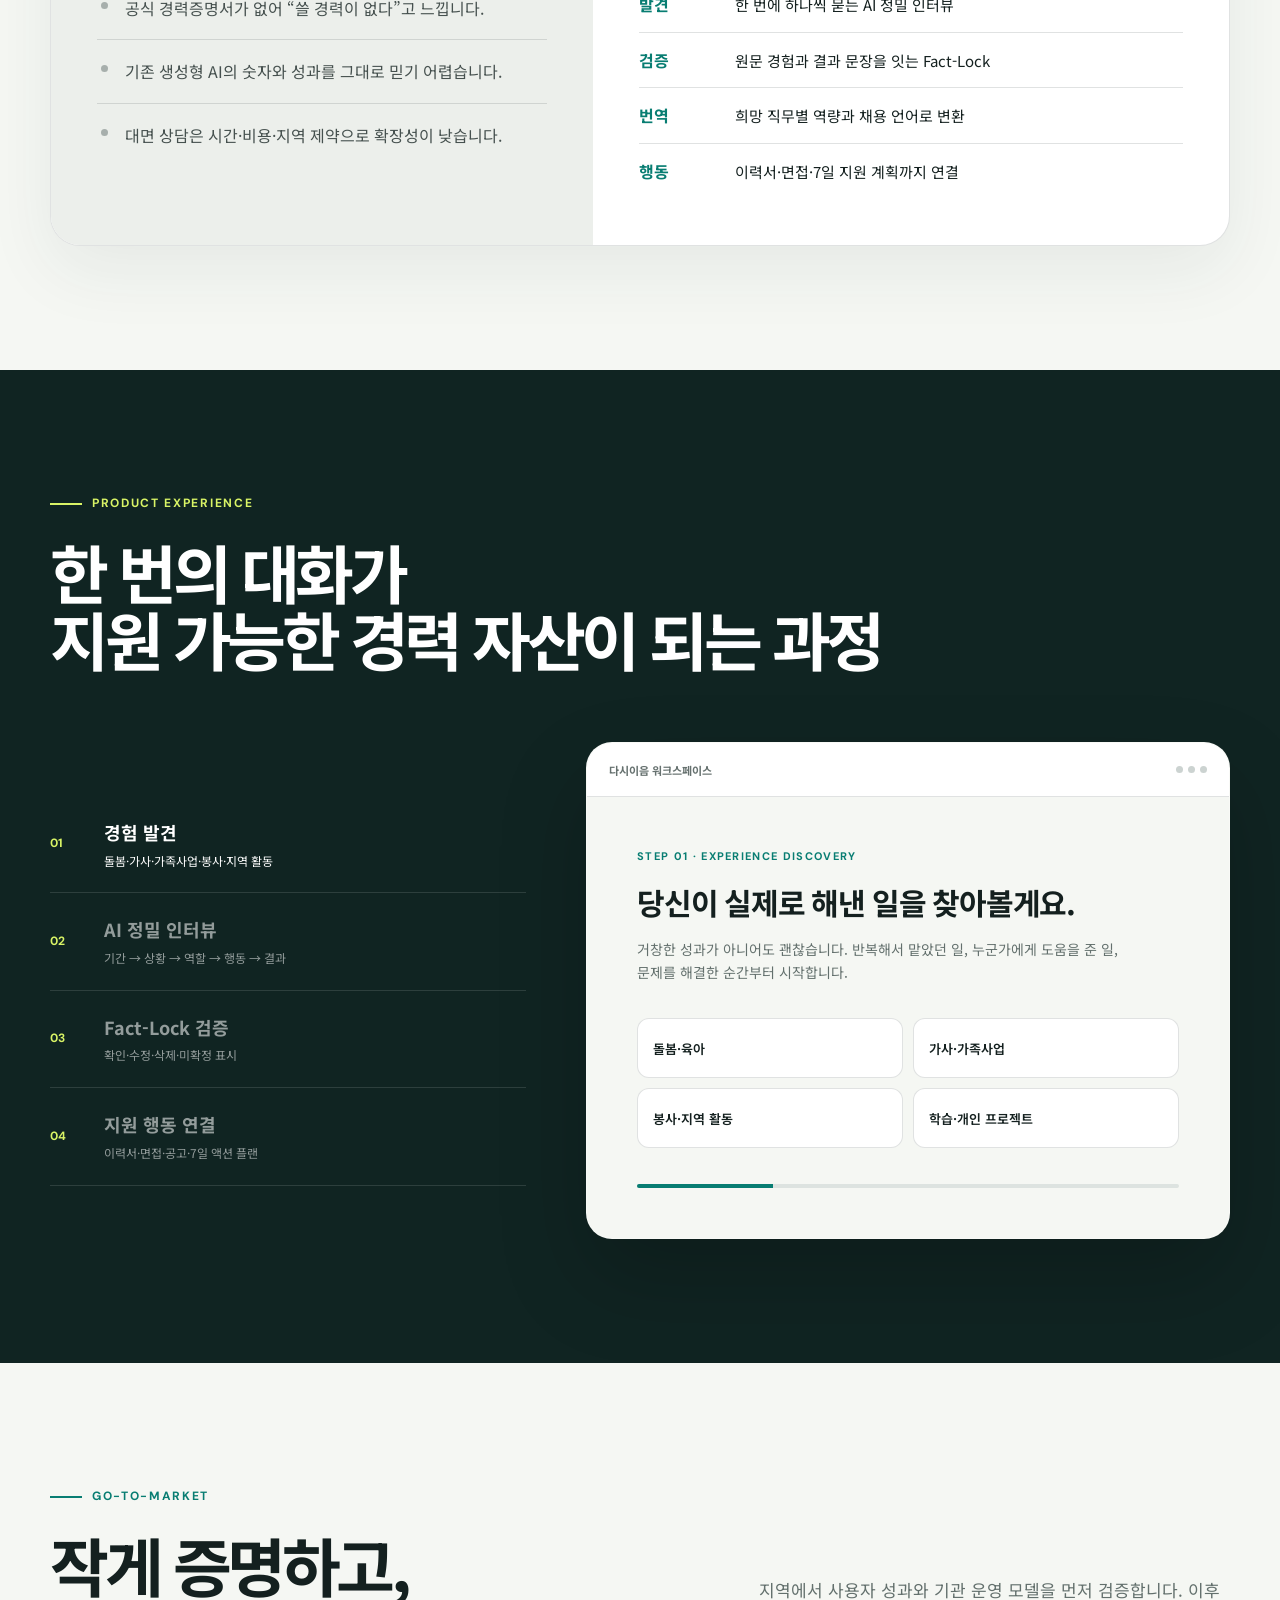
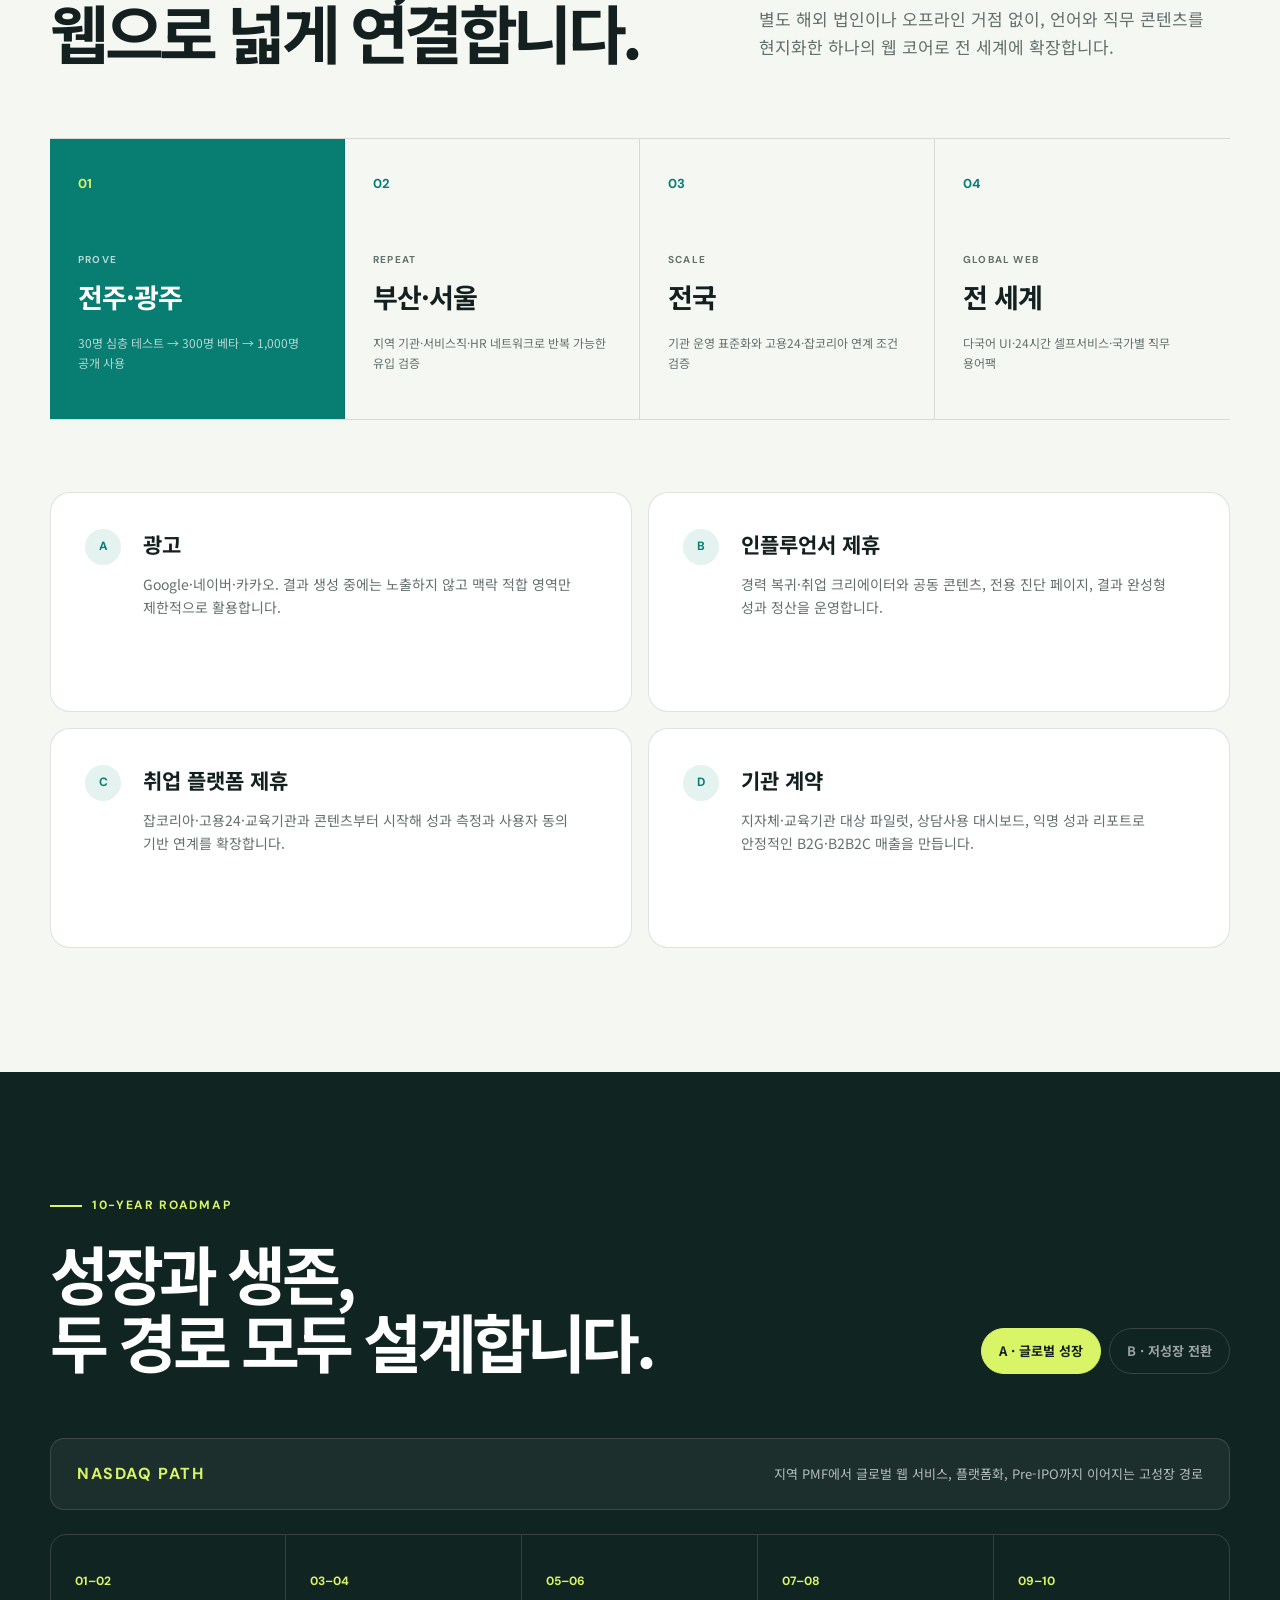
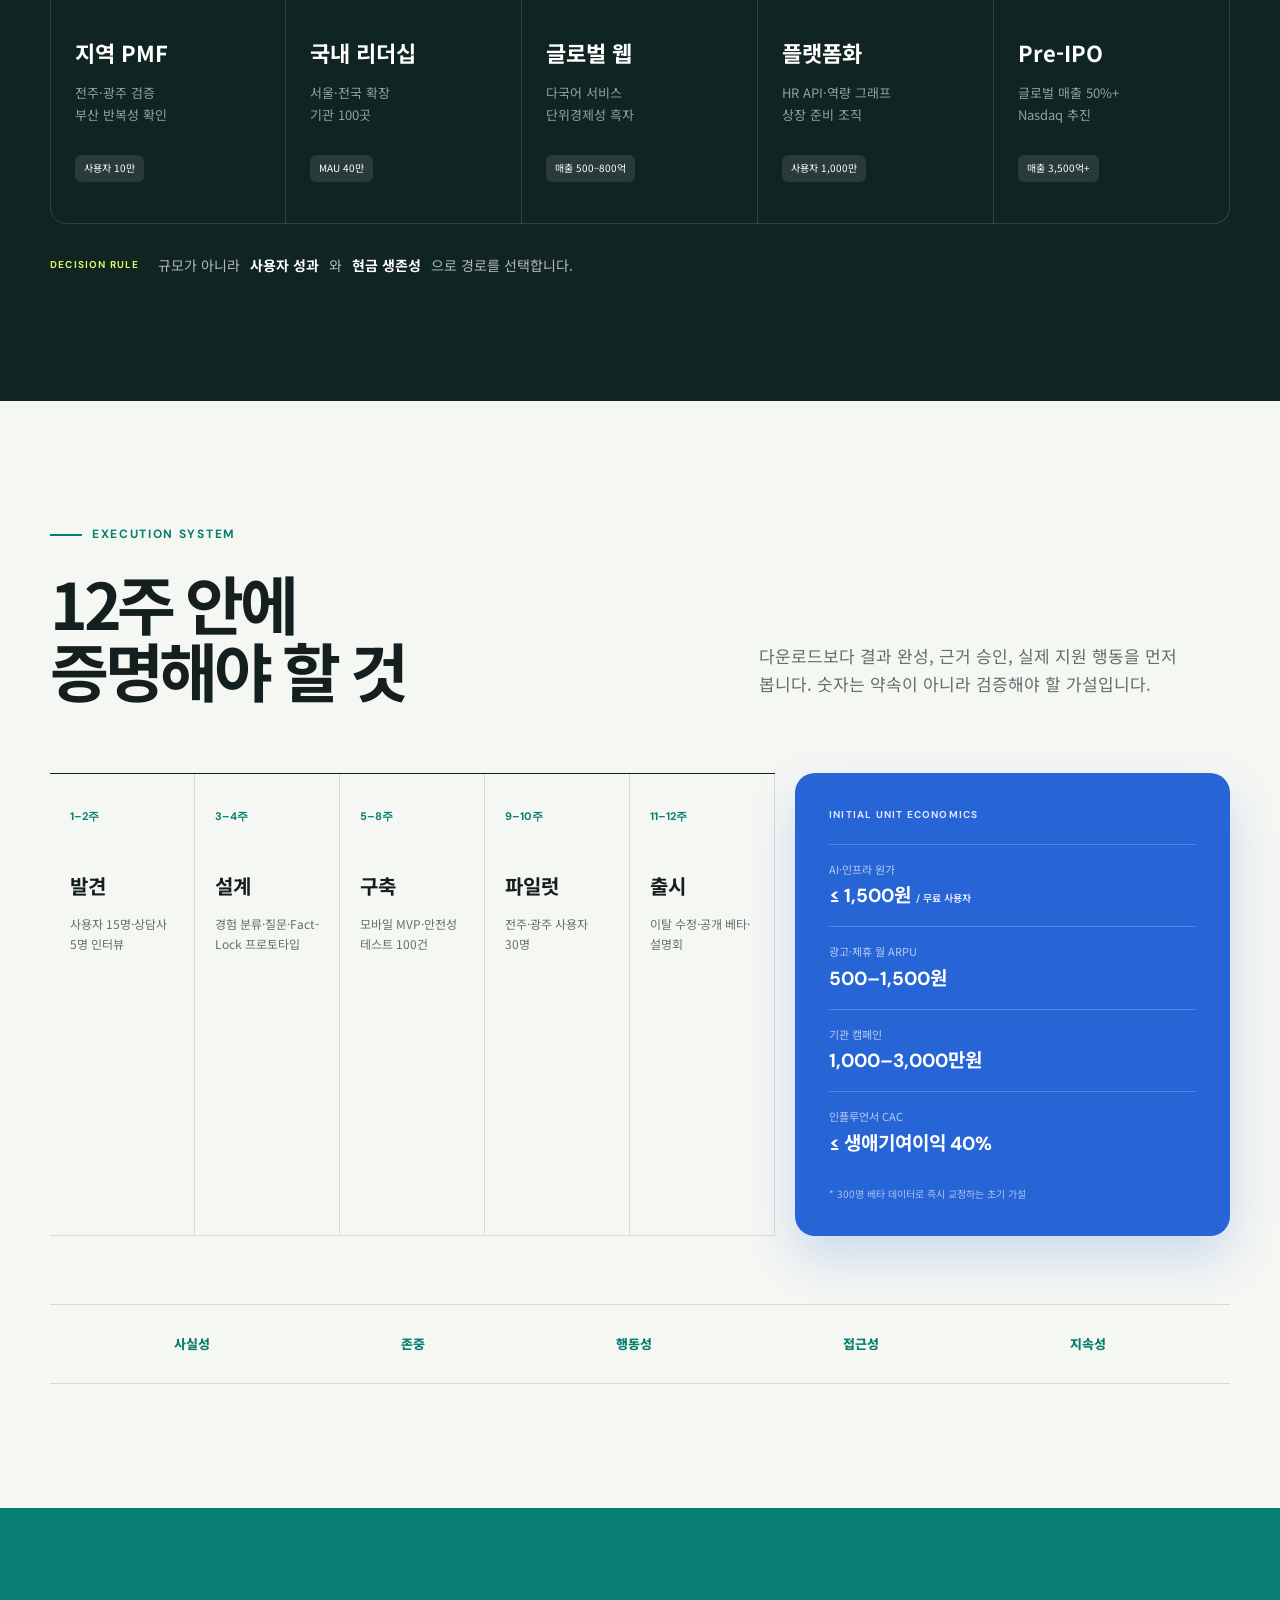
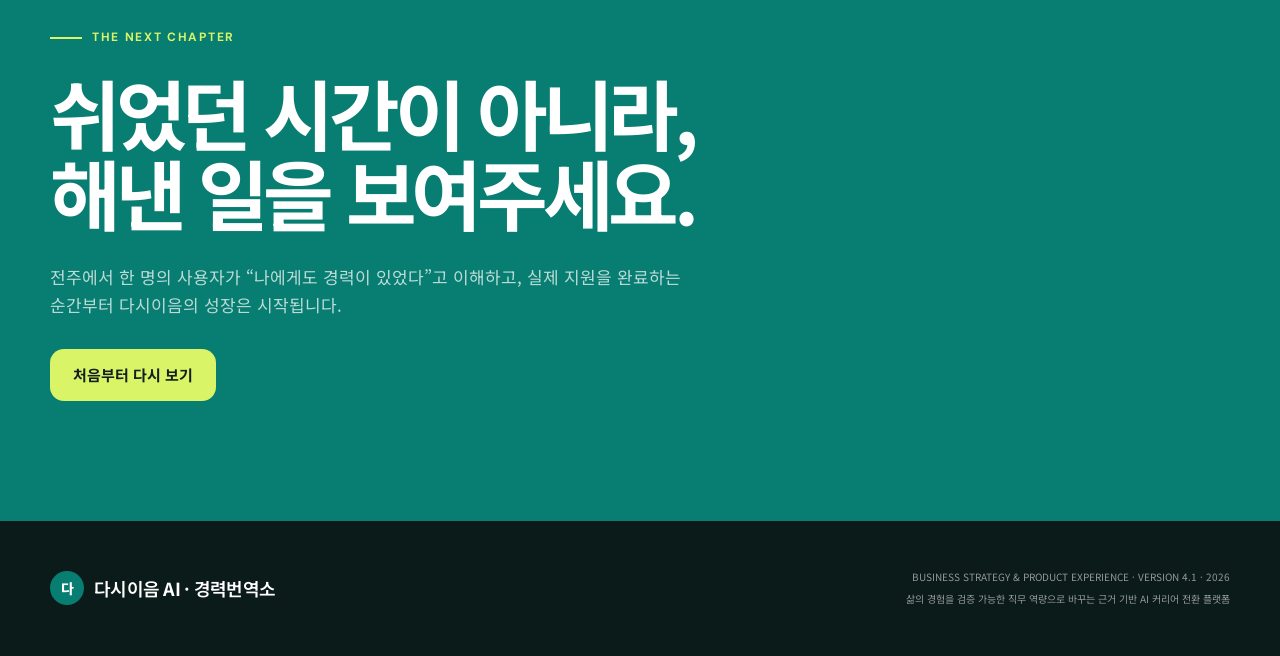
==== commit b812d27f: "사용 가능한 경력번역 MVP 추가" ====
--- a/index.html
+++ b/index.html
@@ -34,7 +34,7 @@
         <a href="#experience">제품 경험</a>
         <a href="#growth">성장 전략</a>
         <a href="#roadmap">10년 로드맵</a>
-        <a class="nav-cta" href="#launch">실행 계획</a>
+        <a class="nav-cta" href="./app.html">서비스 시작</a>
       </nav>
     </header>
 
@@ -51,7 +51,7 @@
             근거로 잠근 뒤, 이력서·면접·취업 행동으로 연결합니다.
           </p>
           <div class="hero-actions">
-            <a class="button button-primary" href="#experience">서비스 구조 보기</a>
+            <a class="button button-primary" href="./app.html">무료로 경력 번역 시작</a>
             <a class="button button-secondary" href="#roadmap">두 로드맵 비교</a>
           </div>
           <div class="hero-note">
